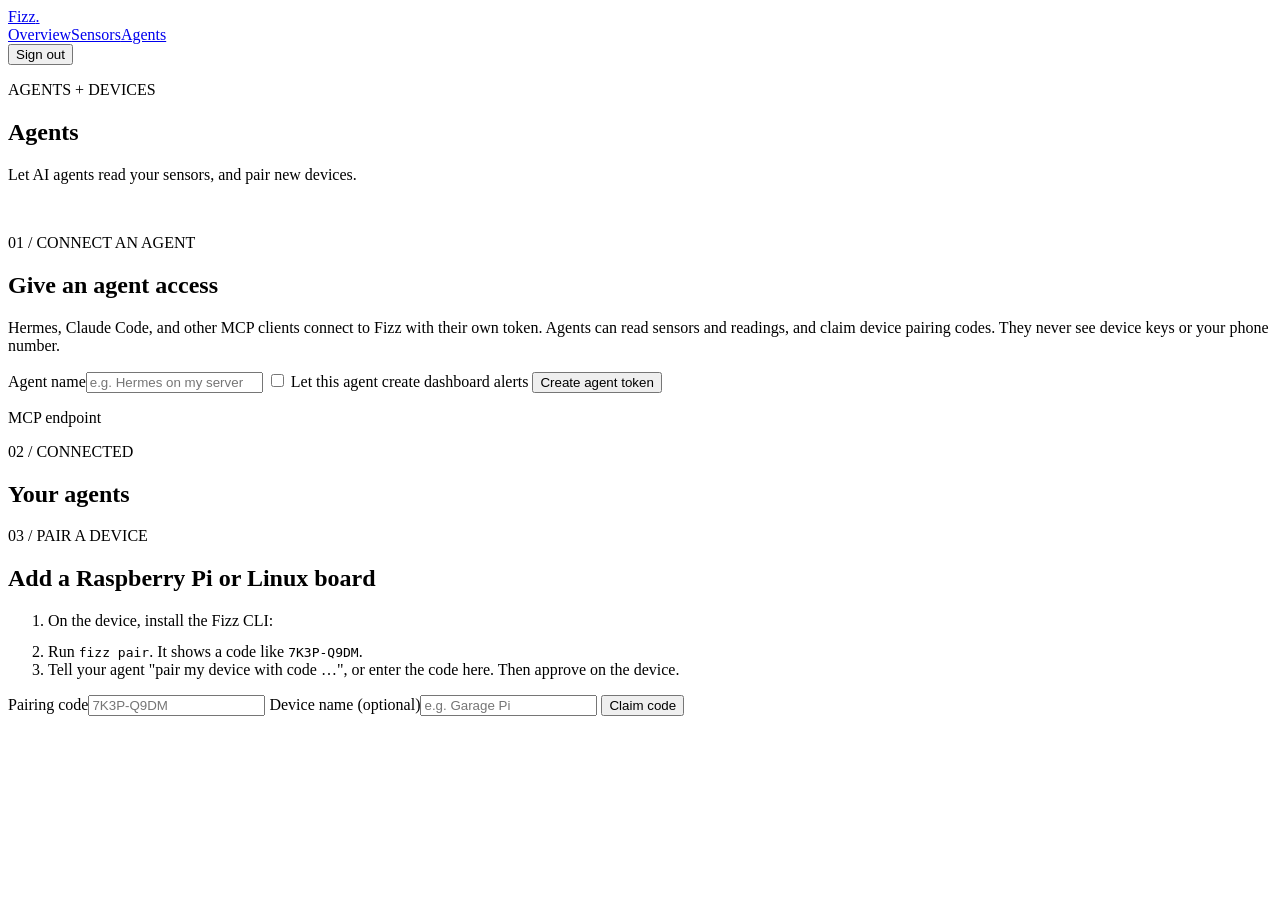
==== public/agents.html @ d8d1e740 "Connect AI agents over MCP and pair devices with the Fizz CLI Agents such as Hermes and Claude Code " ====
<!doctype html>
<html lang="en">
<head>
<meta charset="utf-8"><meta name="viewport" content="width=device-width, initial-scale=1"><meta name="theme-color" content="#0b1722">
<title>Agents · Fizz</title>
<link rel="icon" href="/fizz-agent.svg" type="image/svg+xml">
<link rel="preconnect" href="https://fonts.googleapis.com"><link rel="preconnect" href="https://fonts.gstatic.com" crossorigin>
<link href="https://fonts.googleapis.com/css2?family=VT323&display=swap" rel="stylesheet">
<link rel="stylesheet" href="/sky.css"><link rel="stylesheet" href="/app.css"><link rel="stylesheet" href="/dashboard.css"><link rel="stylesheet" href="/sensors.css"><link rel="stylesheet" href="/agents.css">
<script src="/agents.js" defer></script>
</head>
<body><div class="pixel-sky" aria-hidden="true"><span class="shooting-star shooting-star-one"></span><span class="shooting-star shooting-star-two"></span><span class="shooting-star shooting-star-three"></span></div>
<main class="shell dashboard-active"><section class="dashboard" aria-labelledby="agents-title">
  <header class="dashboard-bar"><a class="dashboard-logo" href="/">Fizz<span>.</span></a><nav aria-label="Workspace"><a href="/app.html">Overview</a><a href="/sensors.html">Sensors</a><a class="active" href="/agents.html">Agents</a></nav><div class="dashboard-account"><span id="agents-username"></span><button type="button" id="agents-sign-out">Sign out</button></div></header>
  <div class="sensors-heading"><div><p class="setup-eyebrow">AGENTS + DEVICES</p><h1 id="agents-title">Agents</h1><p>Let AI agents read your sensors, and pair new devices.</p></div><img src="/fizz-agent.svg" alt="" aria-hidden="true"></div>

  <section class="dash-panel agent-connect" aria-labelledby="connect-title">
    <div class="section-heading"><div><p class="setup-eyebrow">01 / CONNECT AN AGENT</p><h2 id="connect-title">Give an agent access</h2></div></div>
    <p class="agent-intro">Hermes, Claude Code, and other MCP clients connect to Fizz with their own token. Agents can read sensors and readings, and claim device pairing codes. They never see device keys or your phone number.</p>
    <form id="agent-form" class="agent-form">
      <label for="agent-name">Agent name<input id="agent-name" maxlength="60" required placeholder="e.g. Hermes on my server" autocomplete="off"></label>
      <label class="agent-check"><input type="checkbox" id="agent-alerts"> Let this agent create dashboard alerts</label>
      <button class="primary" type="submit">Create agent token</button>
    </form>
    <p class="form-message" id="agent-message" role="status"></p>
    <div id="agent-secret" hidden></div>
    <p class="agent-endpoint">MCP endpoint <code id="mcp-url"></code></p>
  </section>

  <section class="dash-panel" aria-labelledby="agents-list-title">
    <div class="section-heading"><div><p class="setup-eyebrow">02 / CONNECTED</p><h2 id="agents-list-title">Your agents</h2></div><span id="agent-count" class="agent-count"></span></div>
    <ul id="agent-list" class="agent-list"></ul>
    <p id="agent-empty" class="dashboard-empty" hidden>No agents connected yet.</p>
  </section>

  <section class="dash-panel" aria-labelledby="pair-title">
    <div class="section-heading"><div><p class="setup-eyebrow">03 / PAIR A DEVICE</p><h2 id="pair-title">Add a Raspberry Pi or Linux board</h2></div></div>
    <ol class="pair-steps">
      <li><span>On the device, install the Fizz CLI:</span><pre><code id="install-cmd"></code></pre></li>
      <li><span>Run <code>fizz pair</code>. It shows a code like <code>7K3P-Q9DM</code>.</span></li>
      <li><span>Tell your agent "pair my device with code …", or enter the code here. Then approve on the device.</span></li>
    </ol>
    <form id="pair-form" class="agent-form pair-form">
      <label for="pair-code">Pairing code<input id="pair-code" maxlength="24" required placeholder="7K3P-Q9DM" autocomplete="off" autocapitalize="characters" spellcheck="false"></label>
      <label for="pair-name">Device name <span class="optional">(optional)</span><input id="pair-name" maxlength="80" placeholder="e.g. Garage Pi" autocomplete="off"></label>
      <button class="primary" type="submit">Claim code</button>
    </form>
    <p class="form-message" id="pair-message" role="status"></p>
  </section>
  <p class="form-message" id="page-error" role="alert"></p>
</section></main></body></html>
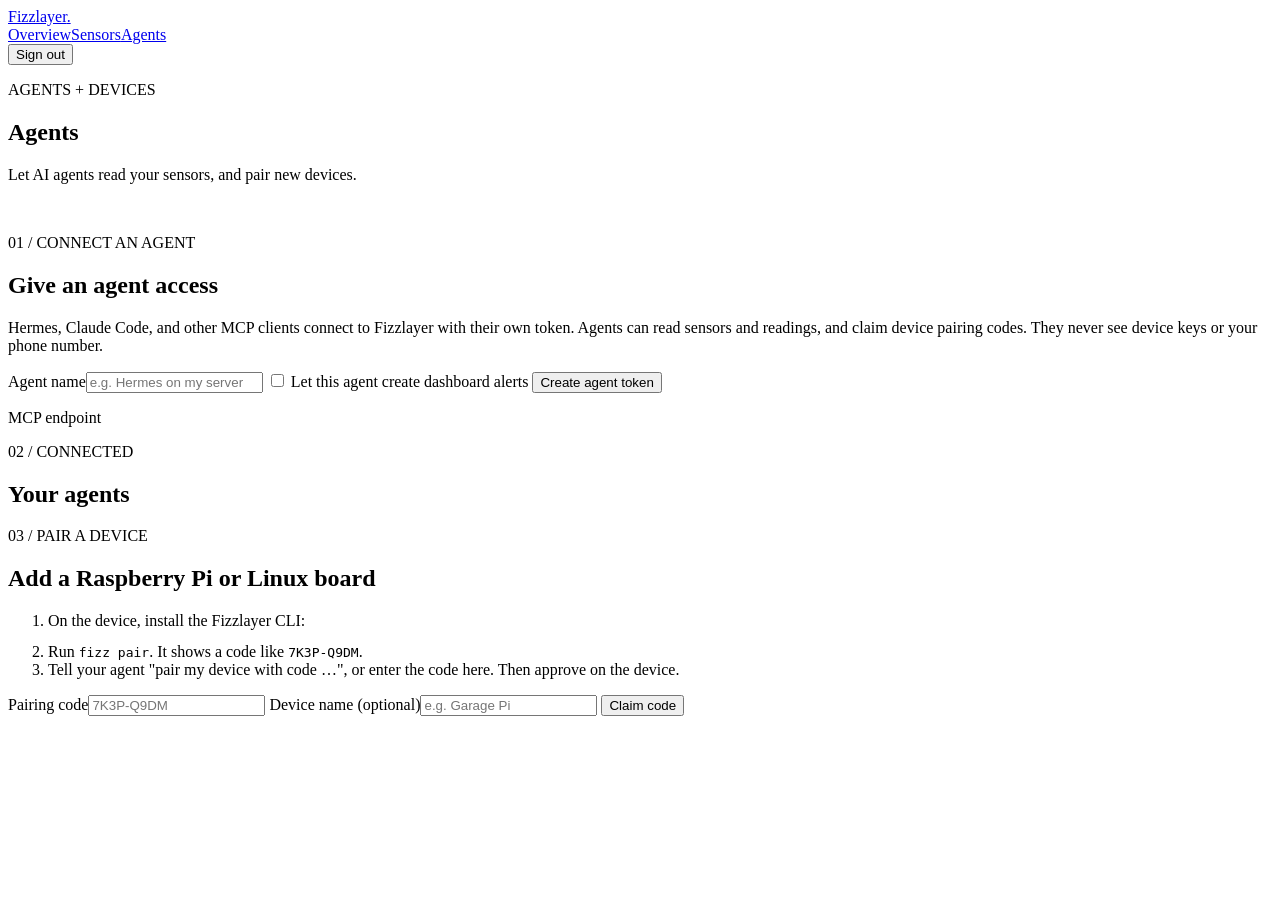
==== commit e175d197: "Rename the site to Fizzlayer and keep Fizz as the mascot The product, account, and legal pages now s" ====
--- a/public/agents.html
+++ b/public/agents.html
@@ -2,7 +2,7 @@
 <html lang="en">
 <head>
 <meta charset="utf-8"><meta name="viewport" content="width=device-width, initial-scale=1"><meta name="theme-color" content="#0b1722">
-<title>Agents · Fizz</title>
+<title>Agents · Fizzlayer</title>
 <link rel="icon" href="/fizz-agent.svg" type="image/svg+xml">
 <link rel="preconnect" href="https://fonts.googleapis.com"><link rel="preconnect" href="https://fonts.gstatic.com" crossorigin>
 <link href="https://fonts.googleapis.com/css2?family=VT323&display=swap" rel="stylesheet">
@@ -11,12 +11,12 @@
 </head>
 <body><div class="pixel-sky" aria-hidden="true"><span class="shooting-star shooting-star-one"></span><span class="shooting-star shooting-star-two"></span><span class="shooting-star shooting-star-three"></span></div>
 <main class="shell dashboard-active"><section class="dashboard" aria-labelledby="agents-title">
-  <header class="dashboard-bar"><a class="dashboard-logo" href="/">Fizz<span>.</span></a><nav aria-label="Workspace"><a href="/app.html">Overview</a><a href="/sensors.html">Sensors</a><a class="active" href="/agents.html">Agents</a></nav><div class="dashboard-account"><span id="agents-username"></span><button type="button" id="agents-sign-out">Sign out</button></div></header>
+  <header class="dashboard-bar"><a class="dashboard-logo" href="/">Fizzlayer<span>.</span></a><nav aria-label="Workspace"><a href="/app.html">Overview</a><a href="/sensors.html">Sensors</a><a class="active" href="/agents.html">Agents</a></nav><div class="dashboard-account"><span id="agents-username"></span><button type="button" id="agents-sign-out">Sign out</button></div></header>
   <div class="sensors-heading"><div><p class="setup-eyebrow">AGENTS + DEVICES</p><h1 id="agents-title">Agents</h1><p>Let AI agents read your sensors, and pair new devices.</p></div><img src="/fizz-agent.svg" alt="" aria-hidden="true"></div>
 
   <section class="dash-panel agent-connect" aria-labelledby="connect-title">
     <div class="section-heading"><div><p class="setup-eyebrow">01 / CONNECT AN AGENT</p><h2 id="connect-title">Give an agent access</h2></div></div>
-    <p class="agent-intro">Hermes, Claude Code, and other MCP clients connect to Fizz with their own token. Agents can read sensors and readings, and claim device pairing codes. They never see device keys or your phone number.</p>
+    <p class="agent-intro">Hermes, Claude Code, and other MCP clients connect to Fizzlayer with their own token. Agents can read sensors and readings, and claim device pairing codes. They never see device keys or your phone number.</p>
     <form id="agent-form" class="agent-form">
       <label for="agent-name">Agent name<input id="agent-name" maxlength="60" required placeholder="e.g. Hermes on my server" autocomplete="off"></label>
       <label class="agent-check"><input type="checkbox" id="agent-alerts"> Let this agent create dashboard alerts</label>
@@ -36,7 +36,7 @@
   <section class="dash-panel" aria-labelledby="pair-title">
     <div class="section-heading"><div><p class="setup-eyebrow">03 / PAIR A DEVICE</p><h2 id="pair-title">Add a Raspberry Pi or Linux board</h2></div></div>
     <ol class="pair-steps">
-      <li><span>On the device, install the Fizz CLI:</span><pre><code id="install-cmd"></code></pre></li>
+      <li><span>On the device, install the Fizzlayer CLI:</span><pre><code id="install-cmd"></code></pre></li>
       <li><span>Run <code>fizz pair</code>. It shows a code like <code>7K3P-Q9DM</code>.</span></li>
       <li><span>Tell your agent "pair my device with code …", or enter the code here. Then approve on the device.</span></li>
     </ol>
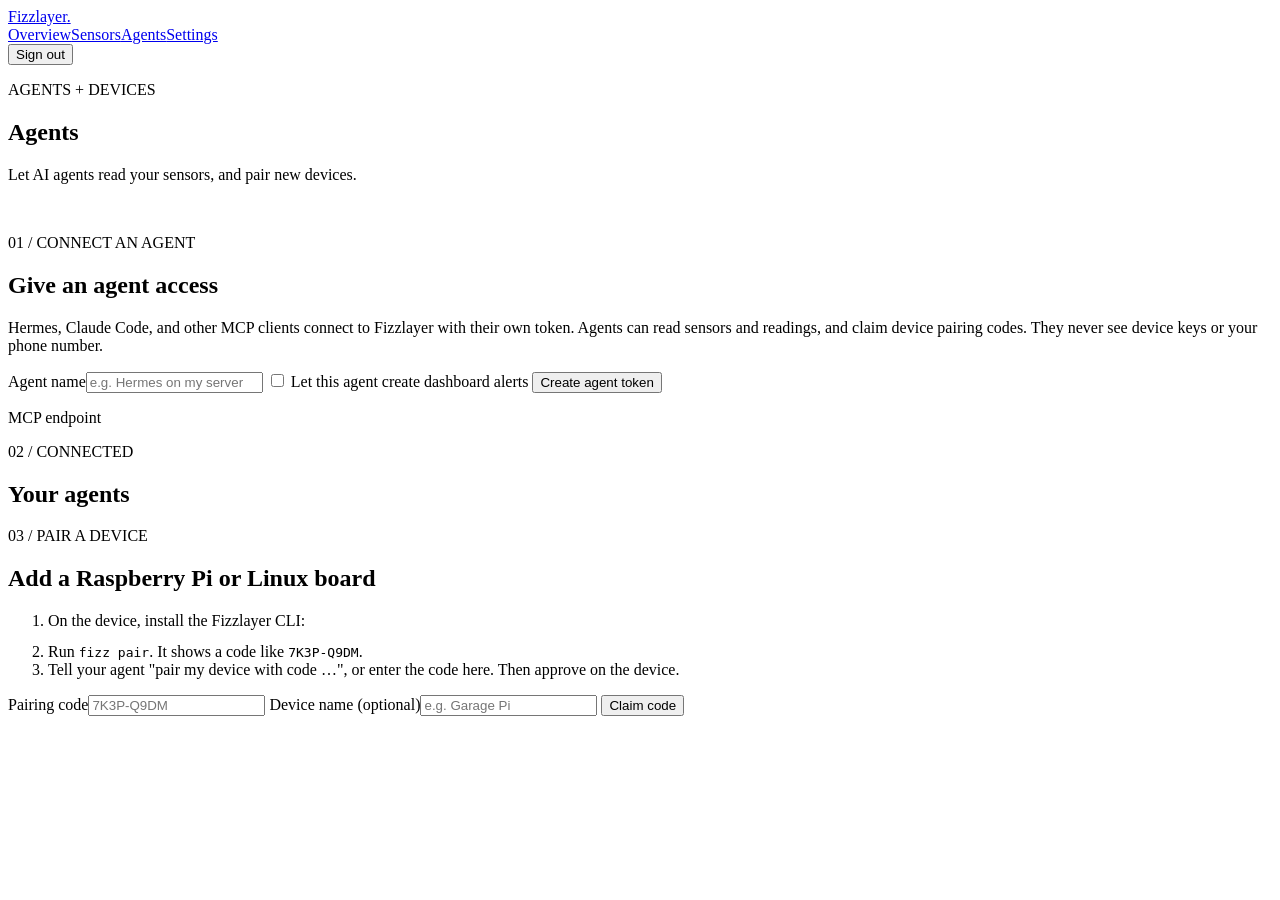
==== commit e67b5f23: "Add a Settings page with account details and passkeys Settings shows the account's username, email, " ====
--- a/public/agents.html
+++ b/public/agents.html
@@ -11,7 +11,7 @@
 </head>
 <body><div class="pixel-sky" aria-hidden="true"><span class="shooting-star shooting-star-one"></span><span class="shooting-star shooting-star-two"></span><span class="shooting-star shooting-star-three"></span></div>
 <main class="shell dashboard-active"><section class="dashboard" aria-labelledby="agents-title">
-  <header class="dashboard-bar"><a class="dashboard-logo" href="/">Fizzlayer<span>.</span></a><nav aria-label="Workspace"><a href="/app.html">Overview</a><a href="/sensors.html">Sensors</a><a class="active" href="/agents.html">Agents</a></nav><div class="dashboard-account"><span id="agents-username"></span><button type="button" id="agents-sign-out">Sign out</button></div></header>
+  <header class="dashboard-bar"><a class="dashboard-logo" href="/">Fizzlayer<span>.</span></a><nav aria-label="Workspace"><a href="/app.html">Overview</a><a href="/sensors.html">Sensors</a><a class="active" href="/agents.html">Agents</a><a href="/settings.html">Settings</a></nav><div class="dashboard-account"><span id="agents-username"></span><button type="button" id="agents-sign-out">Sign out</button></div></header>
   <div class="sensors-heading"><div><p class="setup-eyebrow">AGENTS + DEVICES</p><h1 id="agents-title">Agents</h1><p>Let AI agents read your sensors, and pair new devices.</p></div><img src="/fizz-agent.svg" alt="" aria-hidden="true"></div>
 
   <section class="dash-panel agent-connect" aria-labelledby="connect-title">
